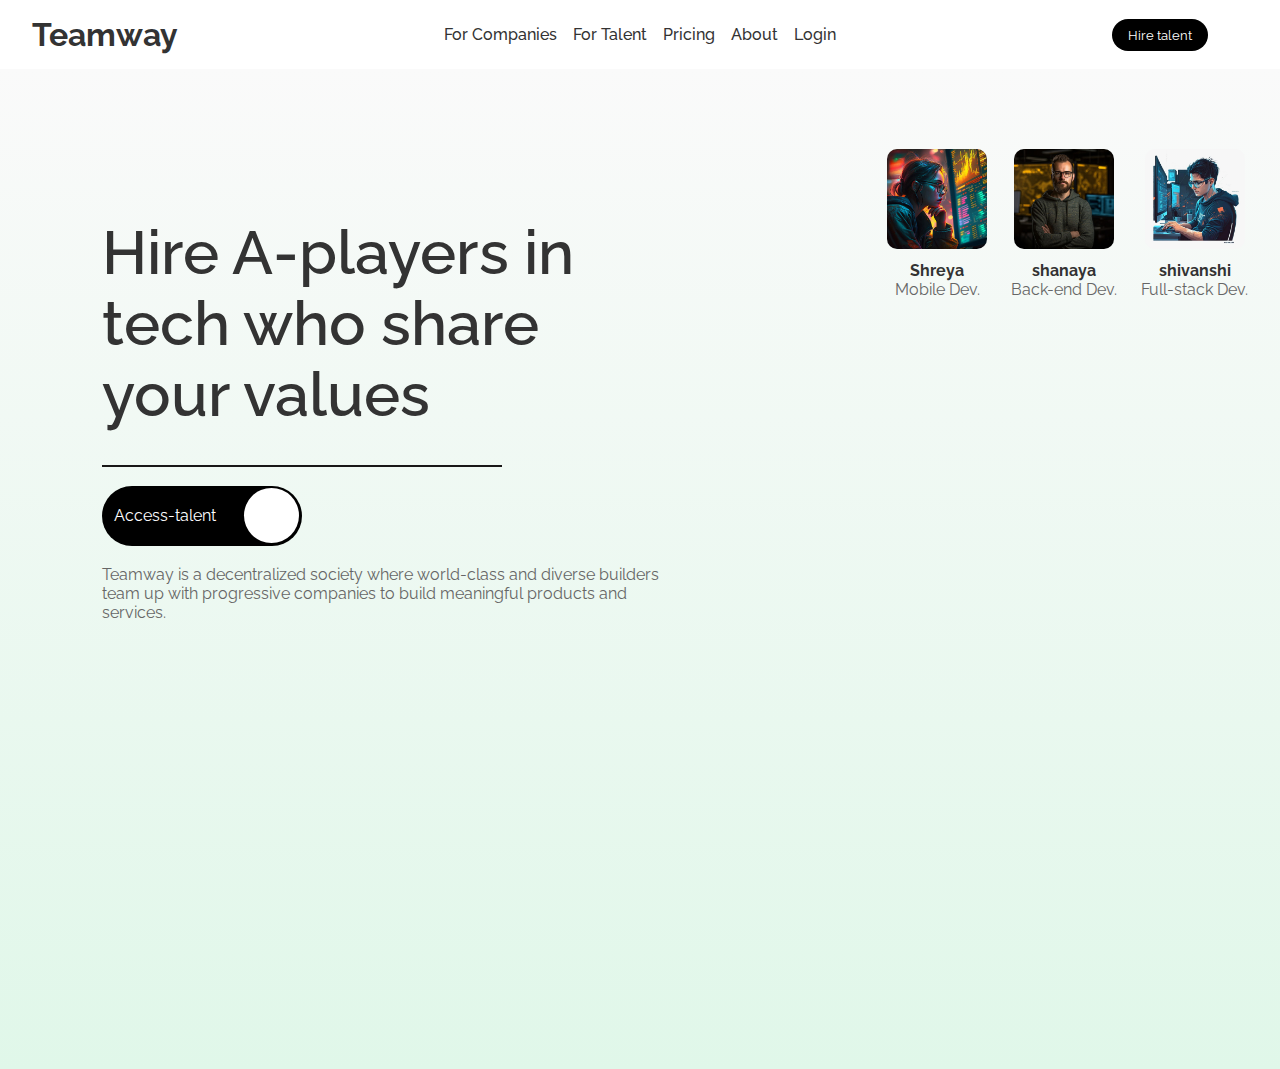
==== index.html @ ec2b31ad "Sourabh Singh" ====
<!DOCTYPE html>
<html lang="en">
<head>
  <meta charset="UTF-8" />
  <meta name="viewport" content="width=device-width, initial-scale=1.0" />
  <title>Teamway</title>
  <link rel="stylesheet" href="https://cdnjs.cloudflare.com/ajax/libs/font-awesome/6.6.0/css/all.min.css" integrity="sha512-Kc323vGBEqzTmouAECnVceyQqyqdsSiqLQISBL29aUW4U/M7pSPA/gEUZQqv1cwx4OnYxTxve5UMg5GT6L4JJg==" crossorigin="anonymous" referrerpolicy="no-referrer" />
  <link rel="stylesheet" href="style.css" />
</head>
<body>
  <header>
    <div class="logo">Teamway</div>
    <nav>
      <a href="#">For Companies</a>
      <a href="#">For Talent</a>
      <a href="#">Pricing</a>
      <a href="#">About</a>
      <a href="#">Login</a>
    </nav>
    <div class="btn"><button class="hire-talent">Hire talent</button></div>
  </header>

  <main>
    <div class="big">
      <section class="hero" style="display: flex; justify-content: space-between; height: 1000px;">
        <div class="content">
          <h1 style="font-size: 61px;font-weight: 550;">Hire A-players in tech who share your values </h1>
          <br>
          <div class="line" style="height: 1.5px; width: 400px; background-color: rgb(24, 23, 23);"></div>
          <br>
          <div class="outer-div">
            <div class="access">
              Access-talent
            </div>
            <div class="inner-div" type="button">
              <i class="fa-solid fa-arrow-right"></i>
            </div>
          </div>
          <br>
          <p class="subtitle">
            Teamway is a decentralized society where world-class and diverse
            builders team up with progressive companies to build meaningful
            products and services.
          </p>
        </div>
        <div class="profiles">
          <div class="profile">
            <img src="1.jpg" alt="Samuel" />
            <h3>Shreya</h3>
            <p>Mobile Dev.</p>
          </div>
          <div class="profile">
            <img src="2.jpg" alt="Asger" />
            <h3>shanaya</h3>
            <p>Back-end Dev.</p>
          </div>
          <div class="profile">
            <img src="3.jpg" alt="Lisa" />
            <h3>shivanshi</h3>
            <p>Full-stack Dev.</p>
          </div>
        </div>
      </section>
    </div>
  </main>
  <script src="app.js"></script>
</body>
</html>
---- style.css ----
@import url('https://fonts.googleapis.com/css2?family=Fira+Code:wght@300..700&family=Itim&family=Raleway:ital,wght@0,100..900;1,100..900&display=swap');
* {
  box-sizing: border-box;
  margin: 0;
  padding: 0;
  font-family: "Raleway", serif;
  font-optical-sizing: auto;
  font-weight: 400;
}

body {
  background-color: #fafafa;
  color: #333;
}
/* 
header {
  display: flex;
  justify-content: space-between;
  align-items: center;
  padding: 1rem 2rem;
  background-color: #fff;
  box-shadow: 0 2px 5px rgba(0, 0, 0, 0.1);
}

header .logo {
  font-size: 1.5rem;
  font-weight: bold;
}

header nav {
  display: flex;
  align-items: center;
  gap: 1rem;
}

header nav a {
  text-decoration: none;
  color: #333;
  font-weight: 500;
}

header nav .hire-talent {
  padding: 0.5rem 1rem;
  background-color: #000;
  color: #fff;
  border: none;
  border-radius: 20px;
  cursor: pointer;
} */
header {
  display: flex;
  justify-content: space-between;
  align-items: center;
  position: relative;
  padding: 1rem 2rem;
  background-color: #fff;
}

header .logo {
  font-size: 2rem;
  font-weight: 700;
}

header nav {
  position: absolute;
  left: 50%;
  transform: translateX(-50%);
  display: flex;
  align-items: center;
  gap: 1rem;
}

header nav a {
  text-decoration: none;
  color: #333;
  font-weight: 500;
}

header .hire-talent {
  padding: 0.5rem 1rem;
  background-color: #000;
  color: #fff;
  border: none;
  border-radius: 20px;
  cursor: pointer;
}

.btn {
  margin-right: 40px;
}


.hero {
  text-align: left;
  padding: 3rem 2rem;
  background: linear-gradient(to bottom, #fafafa, #e0f7e9);
  height: 100vh;
  width: 100vw;
}

.hero h1 {
  font-size: 2.5rem;
  font-weight: bold;
  margin-bottom: 1rem;
  color: #333;
}

.hero .subtitle {
  max-width: 600px;
  margin-bottom: 2rem;
  color: #666;
}
.outer-div{
  background-color: black;
  height: 60px;
  width: 200px;
  border-radius: 60px;
  display: flex;
  justify-content: space-between;
  align-items: center;
}
.inner-div{
  display: flex;
  justify-content: center;
  align-items: center;
  font-size: 30px;
  height:55px ;
  width: 55px;
  background-color: white;
  border-radius: 50%;
  /* padding-right: 15px; */
  margin-right: 3px;
  /* color: red; */
}
.access{
  padding-left: 12px;
  color: white;
}
.div-right-end{
  transition:all 0.8s ;
  position: relative;
  transform: translateX(-140px);
  background-color: black;
  color: white;
  border: 2px solid white;
}
.div-left-end{
  transition:all 0.8s ;
  position: relative;
  transform: translateX(0px);
  /* transform: translateX(-140px); */
}
.access-right-end{
  transition:all 0.8s ;
  position: relative;
  transform: translateX(75px);
}
.access-left-end{
  transition:all 0.8s ;
  position: relative;
  transform: translateX(0px);
  /* transform: translateX(-140px); */
}
/* .access-talent {
  display: inline-flex;
  align-items: center;
  gap: 0.5rem;
  padding: 0.75rem 1.5rem;
  font-size: 1rem;
  background-color: #000;
  color: #fff;
  border: none;
  border-radius: 30px;
  cursor: pointer;
  text-transform: uppercase;
} */

.profiles {
  display: flex;
  gap: 1.5rem;
  margin-top: 2rem;
}

.profile {
  text-align: center;
}

.profile img {
  width: 100px;
  height: 100px;
  border-radius: 10px;
  margin-bottom: 0.5rem;
}

.profile h3 {
  font-size: 1rem;
  font-weight: bold;
  color: #333;
}

.profile p {
  color: #666;
}

.content {
  margin-top: 100px;
  width: 570px;
  margin-left: 70px;
  /* margin-right: 20px; */
  /* background-color: red; */
  /* padding: 0; */
}
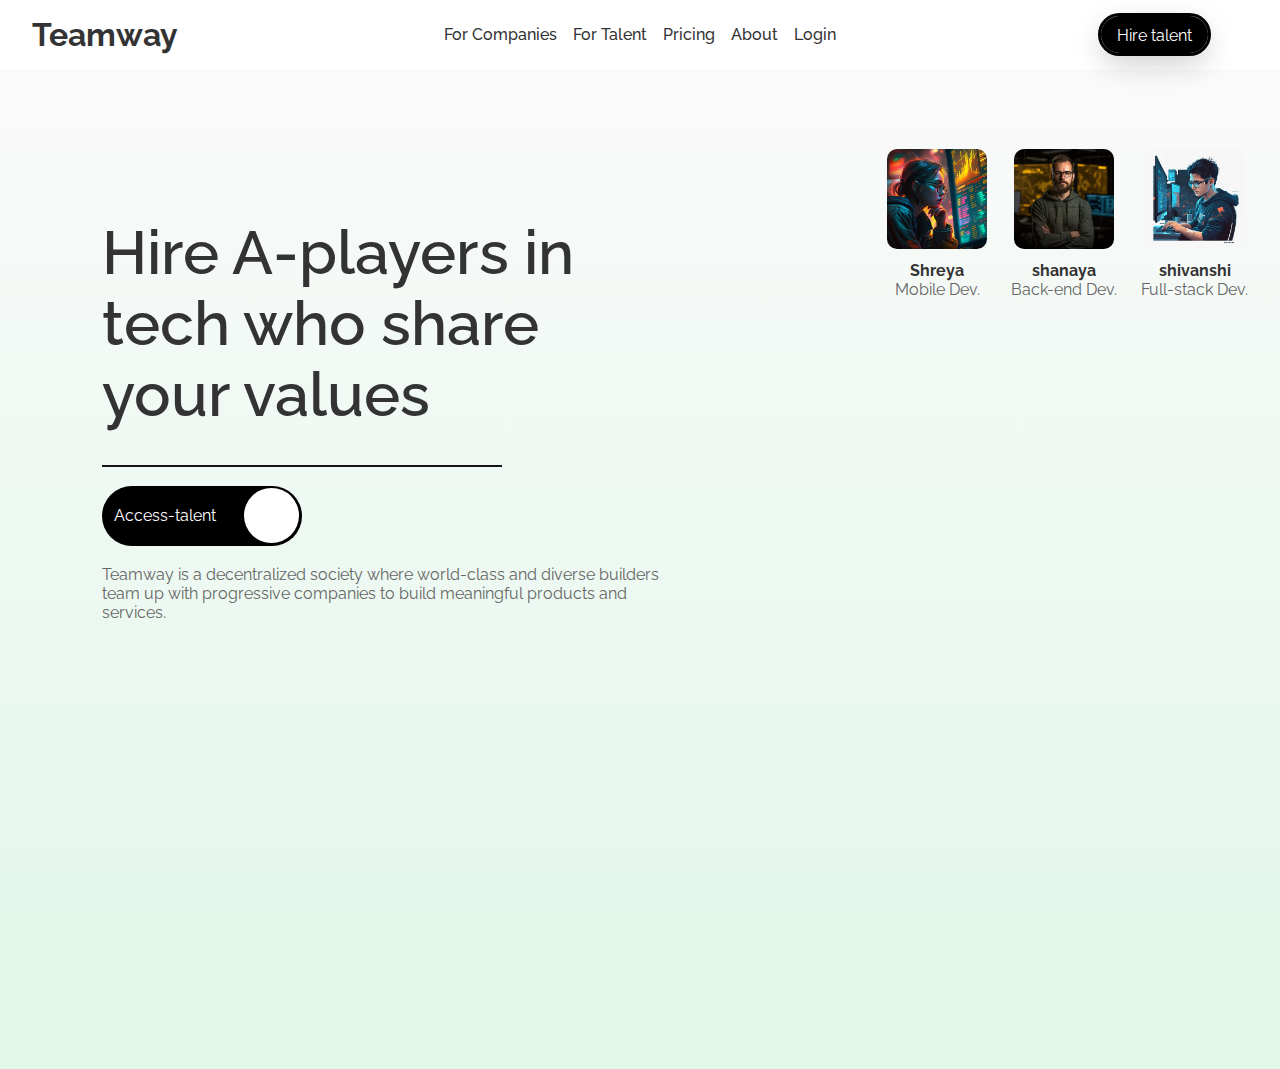
==== commit 7eaa219c: "change in Hire talent" ====
--- a/index.html
+++ b/index.html
@@ -6,6 +6,7 @@
   <title>Teamway</title>
   <link rel="stylesheet" href="https://cdnjs.cloudflare.com/ajax/libs/font-awesome/6.6.0/css/all.min.css" integrity="sha512-Kc323vGBEqzTmouAECnVceyQqyqdsSiqLQISBL29aUW4U/M7pSPA/gEUZQqv1cwx4OnYxTxve5UMg5GT6L4JJg==" crossorigin="anonymous" referrerpolicy="no-referrer" />
   <link rel="stylesheet" href="style.css" />
+  <link rel="stylesheet" href="Buttons\Buttons.css" />
 </head>
 <body>
   <header>
@@ -17,7 +18,7 @@
       <a href="#">About</a>
       <a href="#">Login</a>
     </nav>
-    <div class="btn"><button class="hire-talent">Hire talent</button></div>
+    <div class="btn"><button class="hire-talent"><span><b>Hire talent</b></span></button></div>
   </header>
 
   <main>
@@ -64,5 +65,6 @@
     </div>
   </main>
   <script src="app.js"></script>
+  <script src="Buttons/Buttons.js"></script>
 </body>
 </html>
